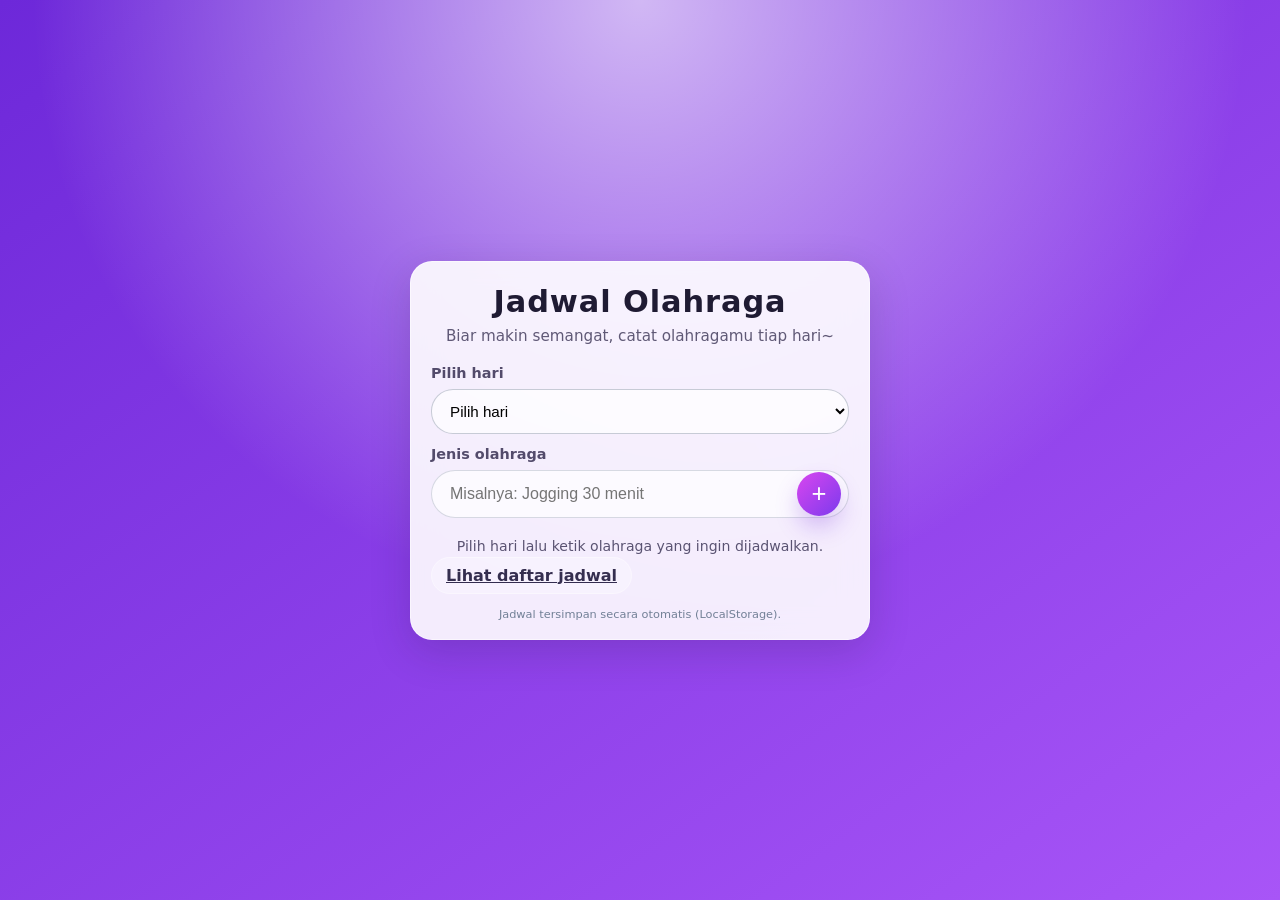
==== index.html @ 14efa92a "ketiga" ====
<!DOCTYPE html>
<html lang="id">
<head>
    <meta charset="UTF-8">
    <meta name="viewport" content="width=device-width, initial-scale=1.0">
    <title>Jadwal Olahraga</title>
    <link rel="stylesheet" href="style.css">
</head>

<body>

<div class="container">
  <header class="header">
    <h1>Jadwal Olahraga </h1>
    <p class="subtitle">Biar makin semangat, catat olahragamu tiap hari~</p>
  </header>

  <div class="add-panel">
    <div class="input-group">
      <label for="hariSelect">Pilih hari</label>
      <select id="hariSelect" class="select-day" aria-label="Pilih hari">
        <option value="">Pilih hari</option>
        <option>Senin</option>
        <option>Selasa</option>
        <option>Rabu</option>
        <option>Kamis</option>
        <option>Jumat</option>
        <option>Sabtu</option>
        <option>Minggu</option>
      </select>
    </div>

    <div class="input-group">
      <label for="taskInput">Jenis olahraga</label>
      <div class="input-wrapper">
        <input type="text" id="taskInput" placeholder="Misalnya: Jogging 30 menit" autocomplete="off" />
        <button class="add-btn" id="addBtn" type="button">+</button>
      </div>
    </div>

    <p class="hint">Pilih hari lalu ketik olahraga yang ingin dijadwalkan.</p>

    <div class="footer-actions">
      <a class="secondary-btn" href="list.html">Lihat daftar jadwal</a>
    </div>
  </div>

  <footer class="footer">
    <small>Jadwal tersimpan secara otomatis (LocalStorage).</small>
  </footer>
</div>

<script src="script.js"></script>

</body>
</html>
---- style.css ----
/* --- Base --- */
:root {
  --bg-start: #6d28d9;
  --bg-end: #a855f7;
  --card: rgba(255, 255, 255, 0.9);
  --card-strong: rgba(255, 255, 255, 0.97);
  --text: #1f1b33;
  --muted: rgba(31, 24, 60, 0.7);
  --accent: #d946ef;
  --accent-2: #7c3aed;
  --danger: #ec4899;
  --shadow: 0 12px 40px rgba(31, 24, 60, 0.18);
}

* {
  box-sizing: border-box;
}

body {
  font-family: "Poppins", system-ui, -apple-system, BlinkMacSystemFont, "Segoe UI", sans-serif;
  margin: 0;
  min-height: 100vh;
  color: var(--text);
  background: radial-gradient(circle at top, rgba(255, 255, 255, 0.65), transparent 55%),
    linear-gradient(145deg, var(--bg-start), var(--bg-end));
  display: flex;
  align-items: center;
  justify-content: center;
  padding: 32px 16px;
}

.container {
  width: min(460px, 100%);
  background: var(--card);
  padding: 22px 20px 18px;
  border-radius: 22px;
  box-shadow: var(--shadow);
  backdrop-filter: blur(14px);
  border: 1px solid rgba(255, 255, 255, 0.55);
}


.header {
  text-align: center;
  margin-bottom: 20px;
}

.header h1 {
  margin: 0;
  font-size: 1.9rem;
  letter-spacing: 0.03em;
}

.subtitle {
  margin: 8px 0 0;
  color: var(--muted);
  font-size: 0.95rem;
}

.stats {
  display: flex;
  justify-content: space-between;
  gap: 12px;
  margin-top: 18px;
}

.stat {
  background: rgba(255, 255, 255, 0.48);
  padding: 10px 12px;
  border-radius: 18px;
  flex: 1;
  text-align: center;
  border: 1px solid rgba(255, 255, 255, 0.3);
  box-shadow: 0 10px 18px rgba(31, 24, 60, 0.12);
}

.stat-value {
  display: block;
  font-size: 1.4rem;
  font-weight: 700;
  color: var(--text);
}

.stat-label {
  display: block;
  margin-top: 2px;
  color: var(--muted);
  font-size: 0.8rem;
}

.add-panel {
  margin-top: 18px;
  display: grid;
  gap: 12px;
}

.input-wrapper {
  position: relative;
}

#taskInput {
  width: 100%;
  border-radius: 24px;
  border: 1px solid rgba(100, 116, 139, 0.25);
  padding: 14px 52px 14px 18px;
  font-size: 1rem;
  outline: none;
  background: rgba(255, 255, 255, 0.7);
  transition: border-color 160ms ease, box-shadow 160ms ease;
}

#taskInput:focus {
  border-color: rgba(217, 70, 239, 0.9);
  box-shadow: 0 0 0 4px rgba(217, 70, 239, 0.12);
}

.add-btn {
  position: absolute;
  right: 8px;
  top: 50%;
  transform: translateY(-50%);
  width: 44px;
  height: 44px;
  border-radius: 50%;
  border: none;
  background: linear-gradient(135deg, var(--accent), var(--accent-2));
  color: white;
  font-size: 1.6rem;
  cursor: pointer;
  box-shadow: 0 12px 22px rgba(125, 58, 216, 0.28);
  transition: transform 120ms ease, box-shadow 120ms ease;
}

.add-btn:hover {
  transform: translateY(-50%) translateY(-2px);
  box-shadow: 0 18px 28px rgba(125, 58, 216, 0.32);
}

.add-btn:active {
  transform: translateY(-50%);
}

.input-group {
  display: flex;
  flex-direction: column;
  gap: 8px;
}

.input-group label {
  font-size: 0.9rem;
  font-weight: 600;
  color: rgba(31, 24, 60, 0.76);
}

.select-day {
  width: 100%;
  border-radius: 22px;
  border: 1px solid rgba(100, 116, 139, 0.35);
  padding: 12px 14px;
  font-size: 0.95rem;
  outline: none;
  background: rgba(255, 255, 255, 0.7);
  transition: border-color 160ms ease, box-shadow 160ms ease;
}

.select-day:focus {
  border-color: rgba(217, 70, 239, 0.9);
  box-shadow: 0 0 0 4px rgba(217, 70, 239, 0.12);
}

.hint {
  margin: 8px 0 0;
  color: rgba(31, 24, 60, 0.72);
  font-size: 0.88rem;
  text-align: center;
}

.tabs {
  margin-top: 16px;
  display: flex;
  gap: 10px;
}

.tab {
  flex: 1;
  padding: 10px 12px;
  border-radius: 18px;
  border: 1px solid rgba(255, 255, 255, 0.25);
  background: rgba(255, 255, 255, 0.25);
  color: rgba(31, 24, 60, 0.8);
  cursor: pointer;
  text-align: center;
  font-weight: 600;
  transition: background 120ms ease, border-color 120ms ease;
}

.tab.active {
  background: rgba(255, 255, 255, 0.78);
  border-color: rgba(255, 255, 255, 0.55);
}

.list-panel {
  margin-top: 18px;
  padding: 18px;
  background: rgba(255, 255, 255, 0.25);
  border: 1px dashed rgba(255, 255, 255, 0.35);
  border-radius: 24px;
  min-height: 180px;
}

.empty-state {
  display: flex;
  flex-direction: column;
  align-items: center;
  justify-content: center;
  gap: 10px;
  color: rgba(31, 24, 60, 0.65);
  text-align: center;
  padding: 20px 10px;
}

.empty-icon {
  font-size: 2.2rem;
}

@media (max-width: 420px) {
  .stats {
    flex-direction: column;
  }

  .tabs {
    flex-direction: column;
  }
}

.list {
  margin: 24px 0 0;
  padding: 0;
  list-style: none;
}

li {
  display: flex;
  justify-content: space-between;
  align-items: center;
  gap: 14px;
  padding: 14px 16px;
  border-radius: 18px;
  background: rgba(255, 255, 255, 0.72);
  border: 1px solid rgba(148, 163, 184, 0.35);
  box-shadow: 0 10px 20px rgba(15, 23, 42, 0.08);
  margin-top: 12px;
  transition: transform 140ms ease, box-shadow 140ms ease;
}

.item-actions {
  display: flex;
  gap: 10px;
  align-items: center;
}

li:hover {
  transform: translateY(-2px);
  box-shadow: 0 18px 30px rgba(31, 24, 60, 0.18);
}

li.done {
  background: rgba(16, 185, 129, 0.15);
  border-color: rgba(16, 185, 129, 0.25);
}

li.done .text {
  text-decoration: line-through;
  color: rgba(55, 65, 81, 0.6);
}


.item {
  display: flex;
  justify-content: space-between;
  align-items: center;
  gap: 14px;
  min-width: 0;
}

.item-info {
  display: flex;
  flex: 1;
  gap: 12px;
  align-items: center;
  min-width: 0;
}

.text {
  flex: 1;
  min-width: 0;
}

.badge {
  display: inline-flex;
  align-items: center;
  justify-content: center;
  padding: 6px 10px;
  border-radius: 999px;
  font-weight: 700;
  font-size: 0.85rem;
  min-width: 78px;
  text-align: center;
  background: rgba(217, 70, 239, 0.18);
  color: #7c2d91;
  border: 1px solid rgba(217, 70, 239, 0.25);
}

.text {
  font-weight: 600;
  color: var(--text);
  white-space: nowrap;
  overflow: hidden;
  text-overflow: ellipsis;
}

.done .text {
  text-decoration: line-through;
  color: rgba(55, 65, 81, 0.6);
}


.done-btn,
.delete {
  border: none;
  border-radius: 12px;
  padding: 8px 12px;
  font-weight: 600;
  font-size: 0.9rem;
  cursor: pointer;
  transition: background 120ms ease, transform 120ms ease;
}

.done-btn {
  background: rgba(16, 185, 129, 0.16);
  color: rgba(6, 95, 70, 0.9);
}

.done-btn:hover {
  background: rgba(16, 185, 129, 0.24);
  transform: translateY(-1px);
}

.delete {
  background: rgba(239, 68, 68, 0.12);
  color: var(--danger);
}

.delete:hover {
  background: rgba(239, 68, 68, 0.22);
  transform: translateY(-1px);
}

.list-panel-header {
  display: flex;
  justify-content: flex-end;
  padding-bottom: 6px;
  border-bottom: 1px solid rgba(255, 255, 255, 0.2);
  margin-bottom: 12px;
}

.secondary-btn {
  padding: 8px 14px;
  border-radius: 999px;
  border: 1px solid rgba(255, 255, 255, 0.35);
  background: rgba(255, 255, 255, 0.25);
  color: rgba(31, 24, 60, 0.9);
  font-weight: 700;
  cursor: pointer;
  transition: background 120ms ease, transform 120ms ease;
}

.secondary-btn:hover {
  background: rgba(255, 255, 255, 0.55);
  transform: translateY(-1px);
}

.footer {
  margin-top: 20px;
  text-align: center;
  color: rgba(100, 116, 139, 0.9);
  font-size: 0.85rem;
}
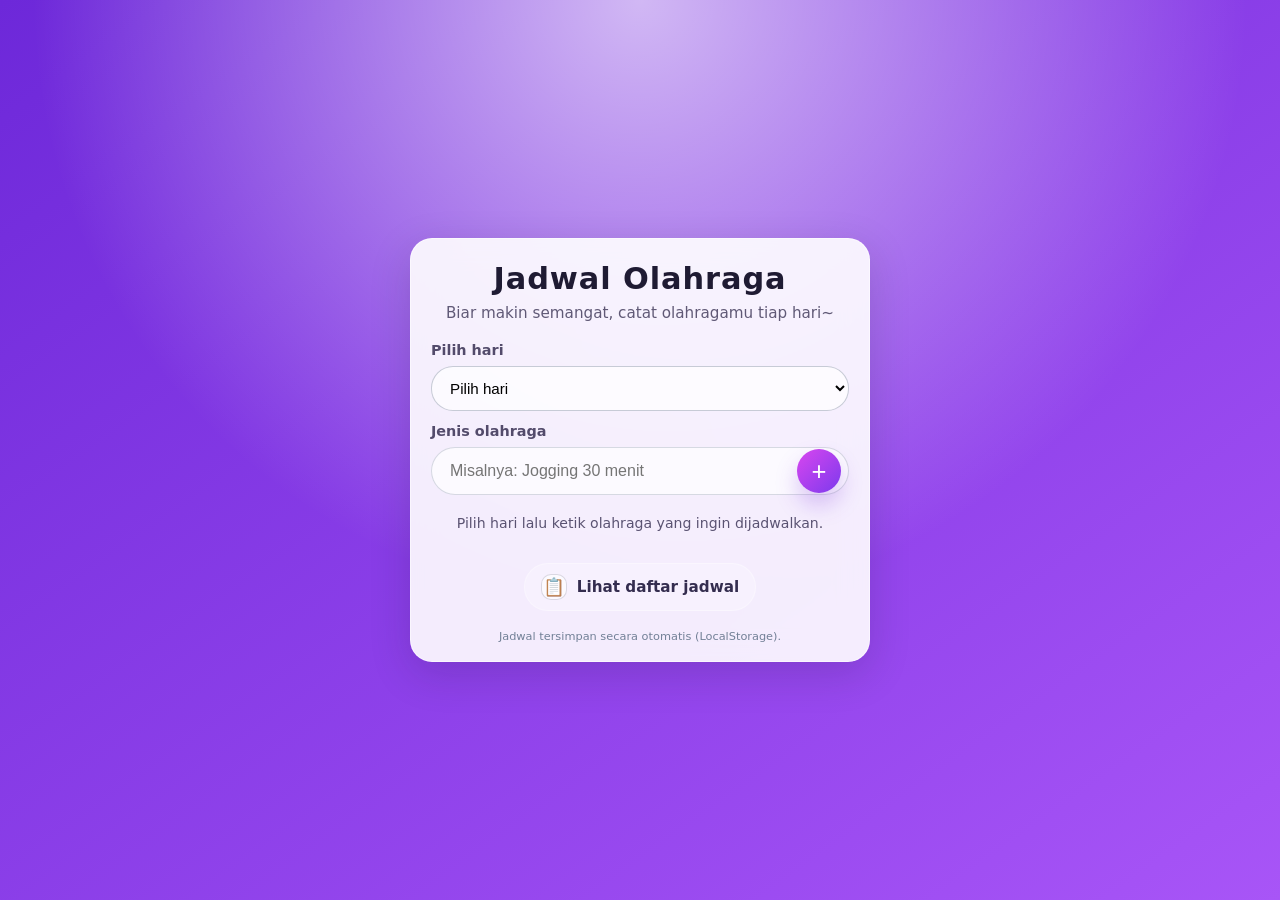
==== commit 719ef8e8: "keempat" ====
--- a/index.html
+++ b/index.html
@@ -41,7 +41,10 @@
     <p class="hint">Pilih hari lalu ketik olahraga yang ingin dijadwalkan.</p>
 
     <div class="footer-actions">
-      <a class="secondary-btn" href="list.html">Lihat daftar jadwal</a>
+      <a class="secondary-btn" href="list.html">
+        <span class="btn-icon" aria-hidden="true">📋</span>
+        <span>Lihat daftar jadwal</span>
+      </a>
     </div>
   </div>
 
--- a/style.css
+++ b/style.css
@@ -365,23 +365,69 @@
 }
 
 .secondary-btn {
-  padding: 8px 14px;
+  display: inline-flex;
+  align-items: center;
+  gap: 10px;
+  padding: 10px 16px;
   border-radius: 999px;
   border: 1px solid rgba(255, 255, 255, 0.35);
   background: rgba(255, 255, 255, 0.25);
   color: rgba(31, 24, 60, 0.9);
   font-weight: 700;
+  font-size: 0.95rem;
   cursor: pointer;
-  transition: background 120ms ease, transform 120ms ease;
+  text-decoration: none;
+  transition: background 120ms ease, transform 120ms ease, box-shadow 120ms ease;
 }
 
 .secondary-btn:hover {
   background: rgba(255, 255, 255, 0.55);
   transform: translateY(-1px);
+  box-shadow: 0 10px 18px rgba(31, 24, 60, 0.15);
+}
+
+.primary {
+  display: inline-flex;
+  align-items: center;
+  justify-content: center;
+  gap: 10px;
+  padding: 10px 16px;
+  border-radius: 999px;
+  border: none;
+  background: linear-gradient(135deg, var(--accent), var(--accent-2));
+  color: white;
+  font-weight: 700;
+  cursor: pointer;
+  text-decoration: none;
+  transition: transform 120ms ease, box-shadow 120ms ease;
+  box-shadow: 0 12px 22px rgba(125, 58, 216, 0.28);
+}
+
+.primary:hover {
+  transform: translateY(-1px);
+  box-shadow: 0 18px 28px rgba(125, 58, 216, 0.32);
+}
+
+.btn-icon {
+  font-size: 1.1rem;
+  display: inline-flex;
+  align-items: center;
+  justify-content: center;
+  width: 26px;
+  height: 26px;
+  border-radius: 10px;
+  background: rgba(255, 255, 255, 0.65);
+  box-shadow: inset 0 0 0 1px rgba(31, 24, 60, 0.15);
+}
+
+.footer-actions {
+  margin-top: 20px;
+  display: flex;
+  justify-content: center;
 }
 
 .footer {
-  margin-top: 20px;
+  margin-top: 16px;
   text-align: center;
   color: rgba(100, 116, 139, 0.9);
   font-size: 0.85rem;
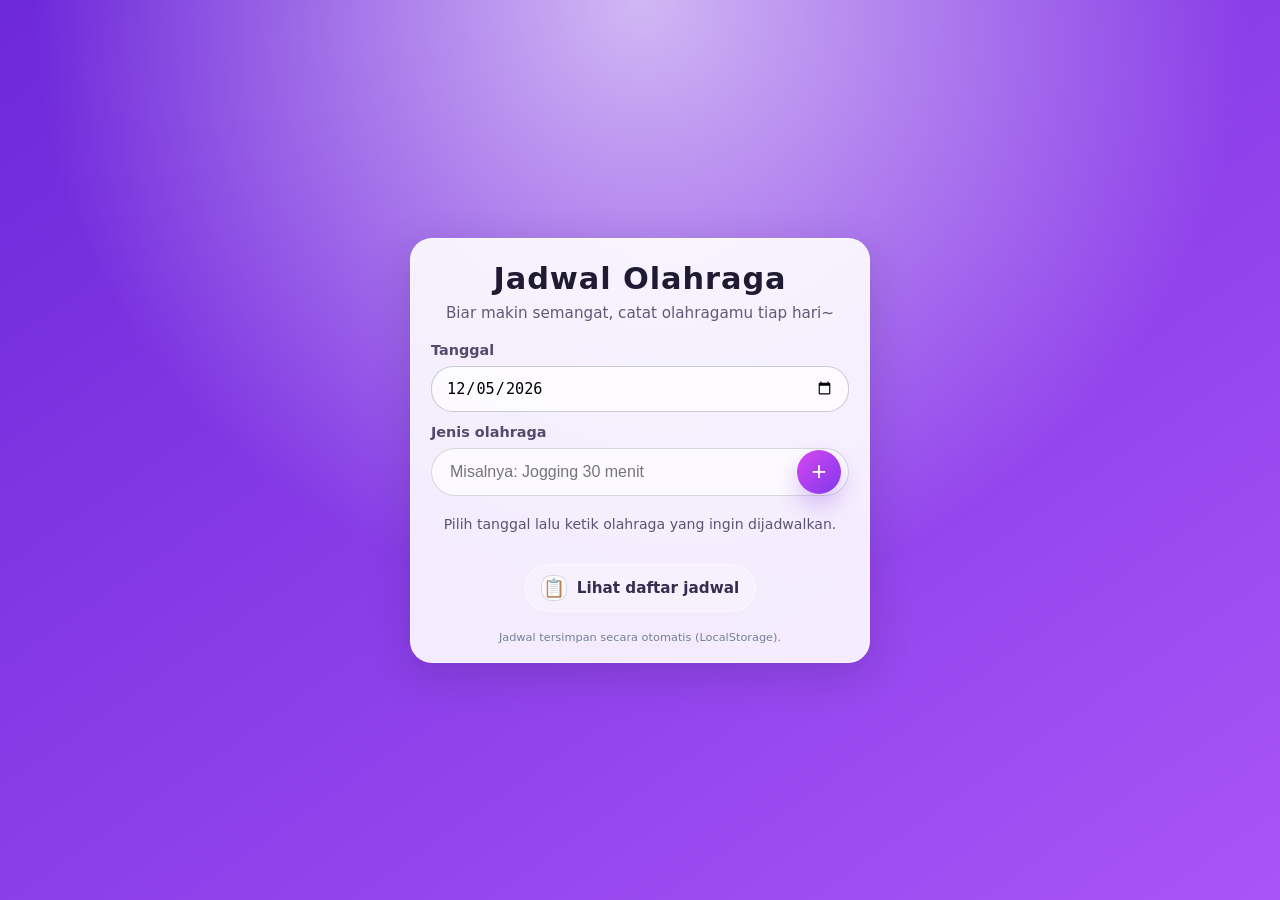
==== commit f6d79848: "ke enam" ====
--- a/index.html
+++ b/index.html
@@ -4,7 +4,8 @@
     <meta charset="UTF-8">
     <meta name="viewport" content="width=device-width, initial-scale=1.0">
     <title>Jadwal Olahraga</title>
-    <link rel="stylesheet" href="style.css">
+    <!-- Cache-busting query untuk menghindari CSS lama tersimpan di browser -->
+    <link rel="stylesheet" href="style.css?v=1">
 </head>
 
 <body>
@@ -17,17 +18,8 @@
 
   <div class="add-panel">
     <div class="input-group">
-      <label for="hariSelect">Pilih hari</label>
-      <select id="hariSelect" class="select-day" aria-label="Pilih hari">
-        <option value="">Pilih hari</option>
-        <option>Senin</option>
-        <option>Selasa</option>
-        <option>Rabu</option>
-        <option>Kamis</option>
-        <option>Jumat</option>
-        <option>Sabtu</option>
-        <option>Minggu</option>
-      </select>
+      <label for="dateInput">Tanggal</label>
+      <input type="date" id="dateInput" class="date-input" aria-label="Pilih tanggal" />
     </div>
 
     <div class="input-group">
@@ -38,7 +30,7 @@
       </div>
     </div>
 
-    <p class="hint">Pilih hari lalu ketik olahraga yang ingin dijadwalkan.</p>
+    <p class="hint">Pilih tanggal lalu ketik olahraga yang ingin dijadwalkan.</p>
 
     <div class="footer-actions">
       <a class="secondary-btn" href="list.html">
--- a/style.css
+++ b/style.css
@@ -168,6 +168,22 @@
   box-shadow: 0 0 0 4px rgba(217, 70, 239, 0.12);
 }
 
+.date-input {
+  width: 100%;
+  border-radius: 22px;
+  border: 1px solid rgba(100, 116, 139, 0.35);
+  padding: 12px 14px;
+  font-size: 0.95rem;
+  outline: none;
+  background: rgba(255, 255, 255, 0.7);
+  transition: border-color 160ms ease, box-shadow 160ms ease;
+}
+
+.date-input:focus {
+  border-color: rgba(217, 70, 239, 0.9);
+  box-shadow: 0 0 0 4px rgba(217, 70, 239, 0.12);
+}
+
 .hint {
   margin: 8px 0 0;
   color: rgba(31, 24, 60, 0.72);
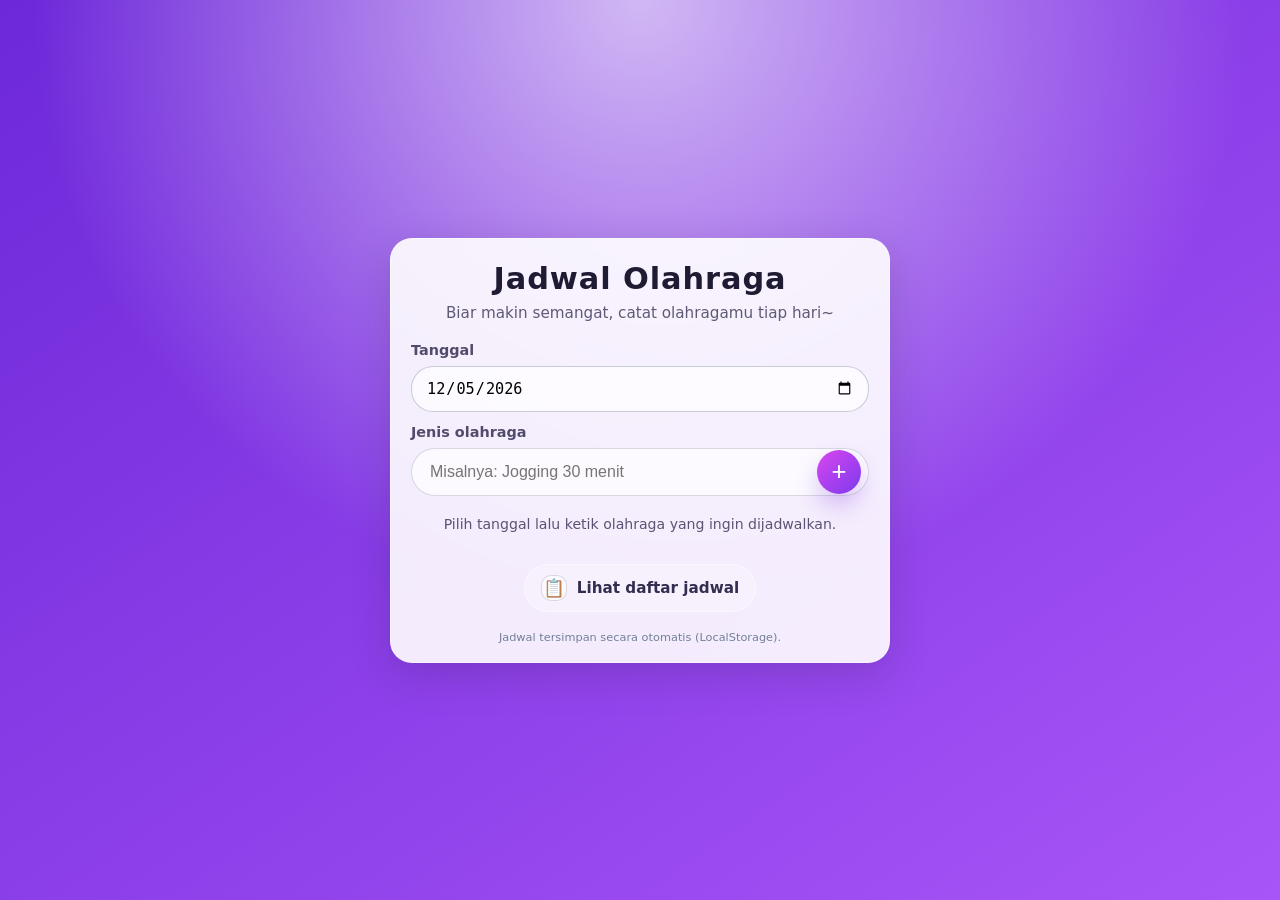
==== commit c042a4a6: "insyaallah fix" ====
--- a/index.html
+++ b/index.html
@@ -3,7 +3,7 @@
 <head>
     <meta charset="UTF-8">
     <meta name="viewport" content="width=device-width, initial-scale=1.0">
-    <title>Jadwal Olahraga</title>
+    <title>to-do-list-Nilamsari</title>
     <!-- Cache-busting query untuk menghindari CSS lama tersimpan di browser -->
     <link rel="stylesheet" href="style.css?v=1">
 </head>
--- a/style.css
+++ b/style.css
@@ -30,7 +30,7 @@
 }
 
 .container {
-  width: min(460px, 100%);
+  width: min(500px, 100%);
   background: var(--card);
   padding: 22px 20px 18px;
   border-radius: 22px;
@@ -259,13 +259,13 @@
   display: flex;
   justify-content: space-between;
   align-items: center;
-  gap: 14px;
-  padding: 14px 16px;
+  gap: 16px;
+  padding: 18px 20px;
   border-radius: 18px;
-  background: rgba(255, 255, 255, 0.72);
+  background: rgba(255, 255, 255, 0.78);
   border: 1px solid rgba(148, 163, 184, 0.35);
   box-shadow: 0 10px 20px rgba(15, 23, 42, 0.08);
-  margin-top: 12px;
+  margin-top: 14px;
   transition: transform 140ms ease, box-shadow 140ms ease;
 }
 
@@ -302,8 +302,9 @@
 .item-info {
   display: flex;
   flex: 1;
-  gap: 12px;
-  align-items: center;
+  flex-direction: column;
+  gap: 6px;
+  align-items: flex-start;
   min-width: 0;
 }
 
@@ -316,11 +317,11 @@
   display: inline-flex;
   align-items: center;
   justify-content: center;
-  padding: 6px 10px;
+  padding: 8px 12px;
   border-radius: 999px;
   font-weight: 700;
-  font-size: 0.85rem;
-  min-width: 78px;
+  font-size: 0.95rem;
+  min-width: 90px;
   text-align: center;
   background: rgba(217, 70, 239, 0.18);
   color: #7c2d91;
@@ -330,9 +331,9 @@
 .text {
   font-weight: 600;
   color: var(--text);
-  white-space: nowrap;
-  overflow: hidden;
-  text-overflow: ellipsis;
+  font-size: 1.05rem;
+  white-space: normal;
+  overflow-wrap: break-word;
 }
 
 .done .text {
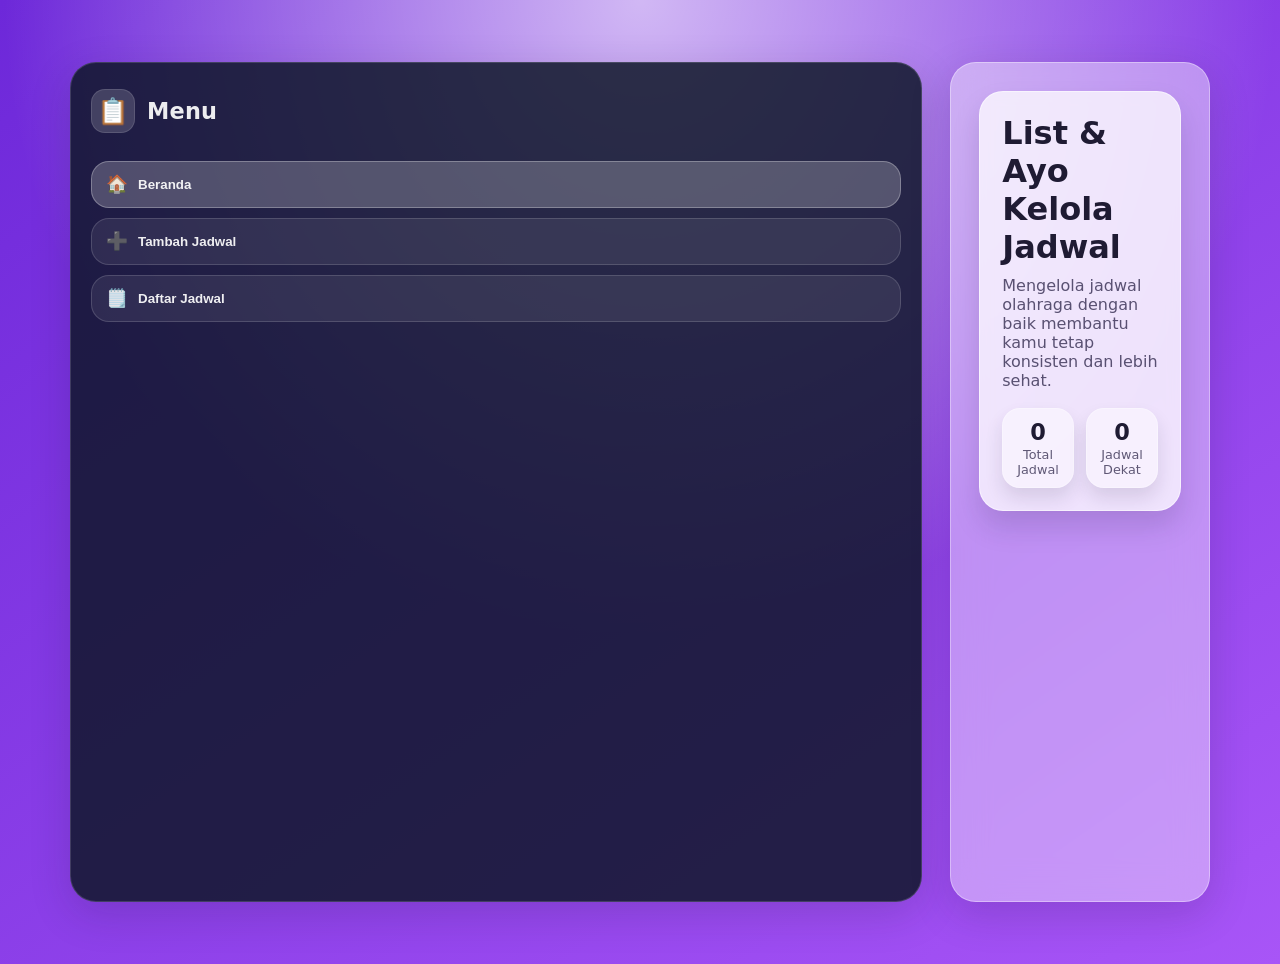
==== commit 8a64b14d: "fix fix ini terakhir" ====
--- a/index.html
+++ b/index.html
@@ -3,46 +3,102 @@
 <head>
     <meta charset="UTF-8">
     <meta name="viewport" content="width=device-width, initial-scale=1.0">
-    <title>to-do-list-Nilamsari</title>
+    <title>Jadwal Olahraga</title>
     <!-- Cache-busting query untuk menghindari CSS lama tersimpan di browser -->
     <link rel="stylesheet" href="style.css?v=1">
 </head>
 
 <body>
 
-<div class="container">
-  <header class="header">
-    <h1>Jadwal Olahraga </h1>
-    <p class="subtitle">Biar makin semangat, catat olahragamu tiap hari~</p>
-  </header>
-
-  <div class="add-panel">
-    <div class="input-group">
-      <label for="dateInput">Tanggal</label>
-      <input type="date" id="dateInput" class="date-input" aria-label="Pilih tanggal" />
+<div class="app">
+  <aside class="sidebar">
+    <div class="brand">
+      <span class="brand-icon">📋</span>
+      <h2>Menu</h2>
     </div>
 
-    <div class="input-group">
-      <label for="taskInput">Jenis olahraga</label>
-      <div class="input-wrapper">
-        <input type="text" id="taskInput" placeholder="Misalnya: Jogging 30 menit" autocomplete="off" />
-        <button class="add-btn" id="addBtn" type="button">+</button>
+    <nav class="nav">
+      <button class="nav-item active" data-section="home">
+        <span class="nav-icon">🏠</span>
+        Beranda
+      </button>
+
+      <button class="nav-item" data-section="add">
+        <span class="nav-icon">➕</span>
+        Tambah Jadwal
+      </button>
+
+      <button class="nav-item" data-section="list">
+        <span class="nav-icon">🗒️</span>
+        Daftar Jadwal
+      </button>
+    </nav>
+  </aside>
+
+  <main class="main">
+    <section id="homeSection" class="section active">
+      <div class="hero-card">
+        <div class="hero-header">
+          <h1>List & Ayo Kelola Jadwal</h1>
+          <p>Mengelola jadwal olahraga dengan baik membantu kamu tetap konsisten dan lebih sehat.</p>
+        </div>
+
+        <div class="stats">
+          <div class="stat">
+            <div class="stat-value" id="totalCount">0</div>
+            <div class="stat-label">Total Jadwal</div>
+          </div>
+
+          <div class="stat">
+            <div class="stat-value" id="soonCount">0</div>
+            <div class="stat-label">Jadwal Dekat</div>
+          </div>
+        </div>
       </div>
-    </div>
+    </section>
 
-    <p class="hint">Pilih tanggal lalu ketik olahraga yang ingin dijadwalkan.</p>
+    <section id="addSection" class="section">
+      <header class="header">
+        <h1>Tambah Jadwal Olahraga</h1>
+        <p class="subtitle">Tambah jadwal baru untuk menjadwalkan aktivitas olahragamu.</p>
+      </header>
 
-    <div class="footer-actions">
-      <a class="secondary-btn" href="list.html">
-        <span class="btn-icon" aria-hidden="true">📋</span>
-        <span>Lihat daftar jadwal</span>
-      </a>
-    </div>
-  </div>
+      <div class="add-panel">
+        <div class="input-group">
+          <label for="dateInput">Tanggal</label>
+          <input type="date" id="dateInput" class="date-input" aria-label="Pilih tanggal" />
+        </div>
 
-  <footer class="footer">
-    <small>Jadwal tersimpan secara otomatis (LocalStorage).</small>
-  </footer>
+        <div class="input-group">
+          <label for="taskInput">Jenis olahraga</label>
+          <div class="input-wrapper">
+            <input type="text" id="taskInput" placeholder="Misalnya: Jogging 30 menit" autocomplete="off" />
+            <button class="add-btn" id="addBtn" type="button">+</button>
+          </div>
+        </div>
+
+        <p class="hint">Pilih tanggal lalu ketik olahraga yang ingin dijadwalkan.</p>
+      </div>
+    </section>
+
+    <section id="listSection" class="section">
+      <header class="header">
+        <h1>Daftar Jadwal Olahraga</h1>
+        <p class="subtitle">Lihat jadwal yang sudah kamu simpan. Tandai selesai atau hapus jika sudah selesai.</p>
+      </header>
+
+      <div class="list-panel">
+        <div class="list-panel-header">
+          <button class="secondary-btn" id="sortBtn" type="button">Urutkan Tanggal</button>
+        </div>
+        <div class="empty-state" id="emptyState">
+          <span class="empty-icon">🗓️</span>
+          <p>Belum ada jadwal olahraga. Tambahkan di halaman Tambah Jadwal.</p>
+        </div>
+        <ul id="list" class="list"></ul>
+      </div>
+    </section>
+  </main>
 </div>
 
 <script src="script.js"></script>
--- a/style.css
+++ b/style.css
@@ -28,7 +28,147 @@
   justify-content: center;
   padding: 32px 16px;
 }
-
+.app {
+  min-height: 100vh;
+  display: grid;
+  grid-template-columns: 1fr 260px;
+  gap: 28px;
+  padding: 30px;
+  width: 100%;
+  max-width: 1200px;
+}
+
+.sidebar {
+  background: rgba(15, 23, 42, 0.85);
+  border-radius: 26px;
+  padding: 26px 20px;
+  box-shadow: var(--shadow);
+  border: 1px solid rgba(255, 255, 255, 0.15);
+  display: flex;
+  flex-direction: column;
+  gap: 28px;
+}
+
+.brand {
+  display: flex;
+  align-items: center;
+  gap: 12px;
+}
+
+.brand-icon {
+  font-size: 1.6rem;
+  width: 44px;
+  height: 44px;
+  display: inline-flex;
+  align-items: center;
+  justify-content: center;
+  border-radius: 14px;
+  background: rgba(255, 255, 255, 0.16);
+  box-shadow: inset 0 0 0 1px rgba(255, 255, 255, 0.12);
+}
+
+.brand h2 {
+  margin: 0;
+  font-size: 1.4rem;
+  letter-spacing: 0.01em;
+  color: rgba(255, 255, 255, 0.92);
+}
+
+.nav {
+  display: flex;
+  flex-direction: column;
+  gap: 10px;
+}
+
+.nav-item {
+  display: flex;
+  align-items: center;
+  gap: 10px;
+  padding: 12px 14px;
+  border-radius: 18px;
+  border: 1px solid rgba(255, 255, 255, 0.15);
+  background: rgba(255, 255, 255, 0.08);
+  color: rgba(255, 255, 255, 0.92);
+  font-weight: 700;
+  cursor: pointer;
+  transition: background 120ms ease, transform 120ms ease;
+}
+
+.nav-item:hover {
+  background: rgba(255, 255, 255, 0.14);
+  transform: translateY(-1px);
+}
+
+.nav-item.active {
+  background: rgba(255, 255, 255, 0.22);
+  border-color: rgba(255, 255, 255, 0.28);
+}
+
+.nav-icon {
+  font-size: 1.1rem;
+}
+
+.main {
+  background: rgba(255, 255, 255, 0.4);
+  border-radius: 26px;
+  padding: 28px;
+  box-shadow: var(--shadow);
+  border: 1px solid rgba(255, 255, 255, 0.35);
+  backdrop-filter: blur(18px);
+}
+
+.section {
+  display: none;
+}
+
+.section.active {
+  display: block;
+}
+
+.hero-card {
+  background: rgba(255, 255, 255, 0.75);
+  padding: 22px;
+  border-radius: 24px;
+  border: 1px solid rgba(255, 255, 255, 0.5);
+  box-shadow: 0 16px 28px rgba(31, 24, 60, 0.15);
+}
+
+.hero-header h1 {
+  margin: 0;
+  font-size: 2rem;
+}
+
+.hero-header p {
+  margin: 10px 0 0;
+  color: rgba(31, 24, 60, 0.72);
+}
+
+.stats {
+  display: grid;
+  grid-template-columns: repeat(2, 1fr);
+  gap: 14px;
+  margin-top: 18px;
+}
+
+.stat {
+  background: rgba(255, 255, 255, 0.94);
+  padding: 14px 16px;
+  border-radius: 18px;
+  text-align: center;
+  border: 1px solid rgba(148, 163, 184, 0.35);
+}
+
+.stat-value {
+  font-size: 1.8rem;
+  font-weight: 700;
+  color: var(--text);
+}
+
+.stat-label {
+  margin-top: 4px;
+  color: rgba(31, 24, 60, 0.68);
+  font-size: 0.85rem;
+}
 .container {
   width: min(500px, 100%);
   background: var(--card);
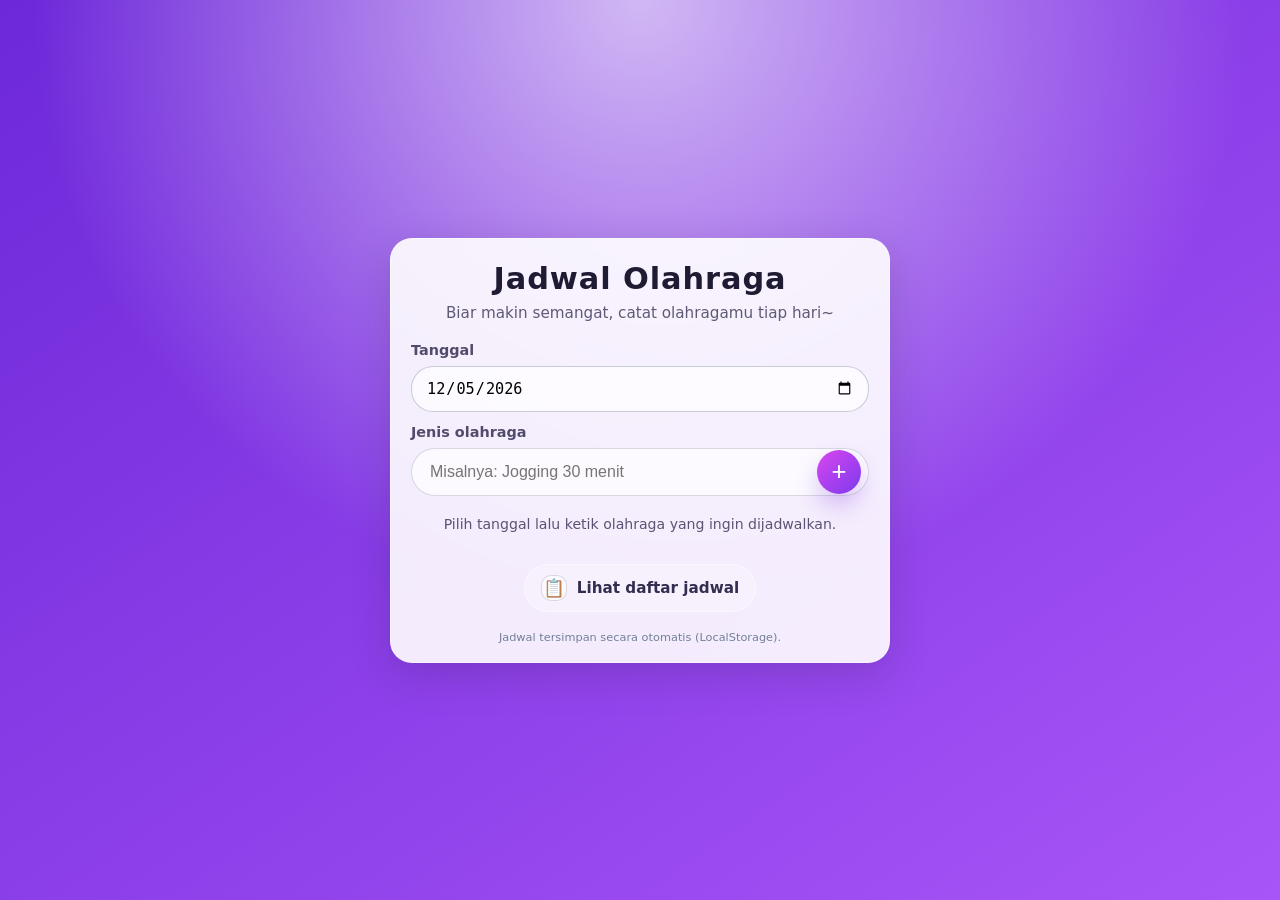
==== commit fdb980c7: "commit ke sekian kalinya insyaallah ini yang terakhir kembali ke desain awal" ====
--- a/index.html
+++ b/index.html
@@ -5,100 +5,44 @@
     <meta name="viewport" content="width=device-width, initial-scale=1.0">
     <title>Jadwal Olahraga</title>
     <!-- Cache-busting query untuk menghindari CSS lama tersimpan di browser -->
-    <link rel="stylesheet" href="style.css?v=1">
+    <link rel="stylesheet" href="style.css?v=2">
 </head>
 
 <body>
 
-<div class="app">
-  <aside class="sidebar">
-    <div class="brand">
-      <span class="brand-icon">📋</span>
-      <h2>Menu</h2>
+<div class="container">
+  <header class="header">
+    <h1>Jadwal Olahraga</h1>
+    <p class="subtitle">Biar makin semangat, catat olahragamu tiap hari~</p>
+  </header>
+
+  <div class="add-panel">
+    <div class="input-group">
+      <label for="dateInput">Tanggal</label>
+      <input type="date" id="dateInput" class="date-input" aria-label="Pilih tanggal" />
     </div>
 
-    <nav class="nav">
-      <button class="nav-item active" data-section="home">
-        <span class="nav-icon">🏠</span>
-        Beranda
-      </button>
+    <div class="input-group">
+      <label for="taskInput">Jenis olahraga</label>
+      <div class="input-wrapper">
+        <input type="text" id="taskInput" placeholder="Misalnya: Jogging 30 menit" autocomplete="off" />
+        <button class="add-btn" id="addBtn" type="button">+</button>
+      </div>
+    </div>
 
-      <button class="nav-item" data-section="add">
-        <span class="nav-icon">➕</span>
-        Tambah Jadwal
-      </button>
+    <p class="hint">Pilih tanggal lalu ketik olahraga yang ingin dijadwalkan.</p>
 
-      <button class="nav-item" data-section="list">
-        <span class="nav-icon">🗒️</span>
-        Daftar Jadwal
-      </button>
-    </nav>
-  </aside>
+    <div class="footer-actions">
+      <a class="secondary-btn" href="list.html">
+        <span class="btn-icon" aria-hidden="true">📋</span>
+        <span>Lihat daftar jadwal</span>
+      </a>
+    </div>
+  </div>
 
-  <main class="main">
-    <section id="homeSection" class="section active">
-      <div class="hero-card">
-        <div class="hero-header">
-          <h1>List & Ayo Kelola Jadwal</h1>
-          <p>Mengelola jadwal olahraga dengan baik membantu kamu tetap konsisten dan lebih sehat.</p>
-        </div>
-
-        <div class="stats">
-          <div class="stat">
-            <div class="stat-value" id="totalCount">0</div>
-            <div class="stat-label">Total Jadwal</div>
-          </div>
-
-          <div class="stat">
-            <div class="stat-value" id="soonCount">0</div>
-            <div class="stat-label">Jadwal Dekat</div>
-          </div>
-        </div>
-      </div>
-    </section>
-
-    <section id="addSection" class="section">
-      <header class="header">
-        <h1>Tambah Jadwal Olahraga</h1>
-        <p class="subtitle">Tambah jadwal baru untuk menjadwalkan aktivitas olahragamu.</p>
-      </header>
-
-      <div class="add-panel">
-        <div class="input-group">
-          <label for="dateInput">Tanggal</label>
-          <input type="date" id="dateInput" class="date-input" aria-label="Pilih tanggal" />
-        </div>
-
-        <div class="input-group">
-          <label for="taskInput">Jenis olahraga</label>
-          <div class="input-wrapper">
-            <input type="text" id="taskInput" placeholder="Misalnya: Jogging 30 menit" autocomplete="off" />
-            <button class="add-btn" id="addBtn" type="button">+</button>
-          </div>
-        </div>
-
-        <p class="hint">Pilih tanggal lalu ketik olahraga yang ingin dijadwalkan.</p>
-      </div>
-    </section>
-
-    <section id="listSection" class="section">
-      <header class="header">
-        <h1>Daftar Jadwal Olahraga</h1>
-        <p class="subtitle">Lihat jadwal yang sudah kamu simpan. Tandai selesai atau hapus jika sudah selesai.</p>
-      </header>
-
-      <div class="list-panel">
-        <div class="list-panel-header">
-          <button class="secondary-btn" id="sortBtn" type="button">Urutkan Tanggal</button>
-        </div>
-        <div class="empty-state" id="emptyState">
-          <span class="empty-icon">🗓️</span>
-          <p>Belum ada jadwal olahraga. Tambahkan di halaman Tambah Jadwal.</p>
-        </div>
-        <ul id="list" class="list"></ul>
-      </div>
-    </section>
-  </main>
+  <footer class="footer">
+    <small>Jadwal tersimpan secara otomatis (LocalStorage).</small>
+  </footer>
 </div>
 
 <script src="script.js"></script>
--- a/style.css
+++ b/style.css
@@ -31,22 +31,23 @@
 .app {
   min-height: 100vh;
   display: grid;
-  grid-template-columns: 1fr 260px;
-  gap: 28px;
-  padding: 30px;
+  grid-template-columns: minmax(0, 1fr) 200px;
+  gap: 22px;
+  padding: 24px;
   width: 100%;
-  max-width: 1200px;
+  max-width: 1100px;
 }
 
 .sidebar {
   background: rgba(15, 23, 42, 0.85);
   border-radius: 26px;
-  padding: 26px 20px;
+  padding: 18px 14px;
   box-shadow: var(--shadow);
   border: 1px solid rgba(255, 255, 255, 0.15);
   display: flex;
   flex-direction: column;
-  gap: 28px;
+  gap: 22px;
+  max-width: 210px;
 }
 
 .brand {
@@ -115,6 +116,7 @@
   box-shadow: var(--shadow);
   border: 1px solid rgba(255, 255, 255, 0.35);
   backdrop-filter: blur(18px);
+  min-width: 520px;
 }
 
 .section {
